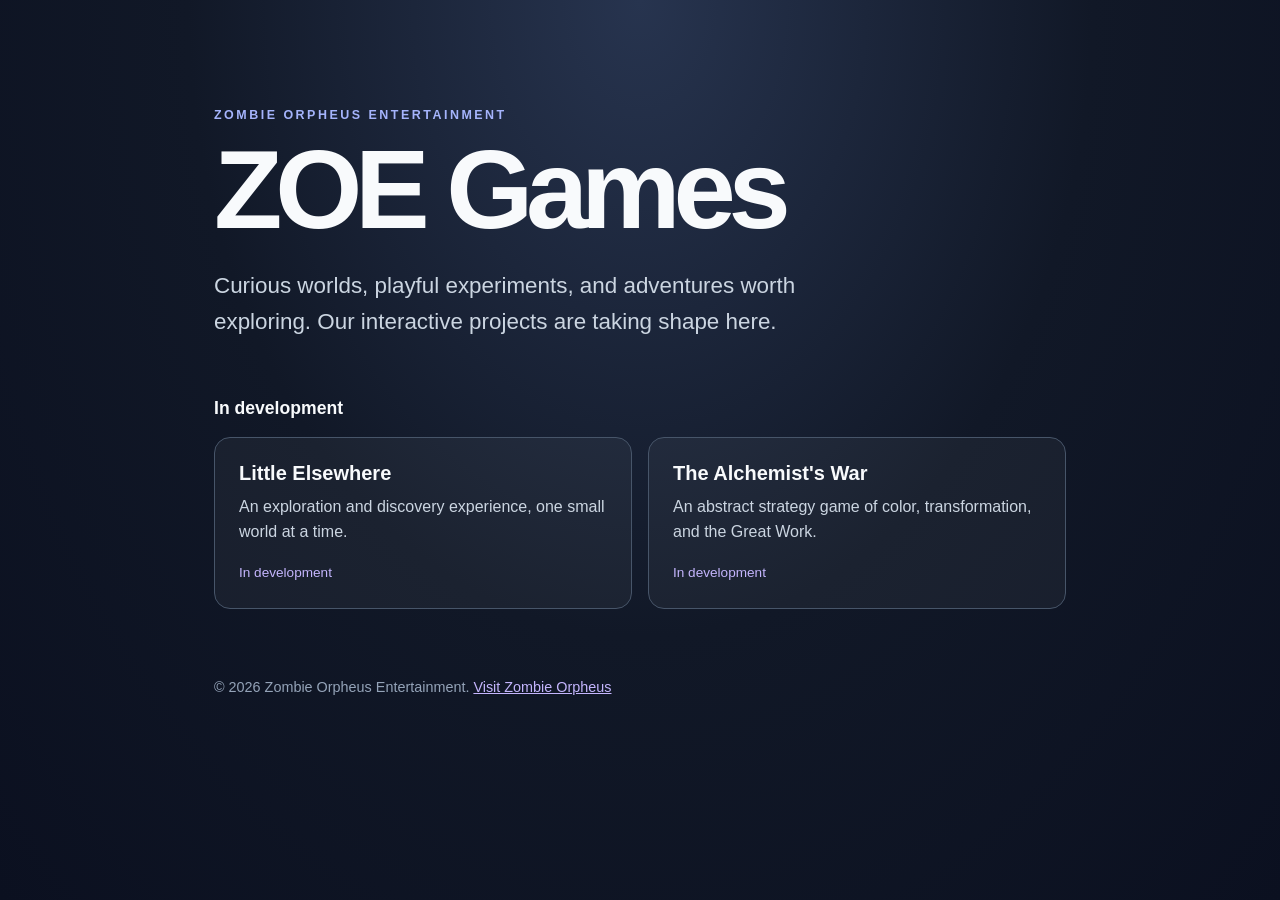
==== index.html @ 7819ba99 "Create initial ZOE Games landing page" ====
<!doctype html>
<html lang="en">
<head>
  <meta charset="utf-8">
  <meta name="viewport" content="width=device-width, initial-scale=1, viewport-fit=cover">
  <meta name="theme-color" content="#111827">
  <meta name="description" content="ZOE Games: a home for interactive worlds and game experiments from Zombie Orpheus Entertainment.">
  <title>ZOE Games | Worlds Worth Exploring</title>
  <style>
    :root { color-scheme: dark; font-family: -apple-system, BlinkMacSystemFont, "Segoe UI", sans-serif; }
    * { box-sizing: border-box; }
    body { margin: 0; min-height: 100svh; background: radial-gradient(ellipse at 50% 0%, #27344f 0%, #111827 50%, #0b1020 100%); color: #f8fafc; }
    main { max-width: 900px; margin: auto; padding: max(72px, 12vh) 24px 72px; }
    .eyebrow { color: #a5b4fc; letter-spacing: .2em; font-size: .78rem; font-weight: 700; text-transform: uppercase; }
    h1 { font-size: clamp(3.5rem, 11vw, 7rem); letter-spacing: -.065em; margin: 12px 0 14px; line-height: 1; }
    .intro { max-width: 610px; font-size: clamp(1.1rem, 3vw, 1.4rem); line-height: 1.6; color: #cbd5e1; }
    h2 { font-size: 1.1rem; margin: 58px 0 18px; }
    .grid { display: grid; grid-template-columns: repeat(auto-fit, minmax(min(100%, 250px), 1fr)); gap: 16px; }
    .card { border: 1px solid #475569; background: #ffffff0b; border-radius: 16px; padding: 24px; min-height: 172px; }
    .card h3 { margin: 0 0 10px; font-size: 1.25rem; }
    .card p { margin: 0; color: #cbd5e1; line-height: 1.55; }
    .status { display: inline-block; margin-top: 20px; color: #c4b5fd; font-size: .85rem; }
    footer { margin-top: 70px; color: #94a3b8; font-size: .9rem; }
    a { color: #c4b5fd; }
  </style>
</head>
<body>
  <main>
    <div class="eyebrow">Zombie Orpheus Entertainment</div>
    <h1>ZOE Games</h1>
    <p class="intro">Curious worlds, playful experiments, and adventures worth exploring. Our interactive projects are taking shape here.</p>
    <h2>In development</h2>
    <section class="grid" aria-label="Projects">
      <article class="card">
        <h3>Little Elsewhere</h3>
        <p>An exploration and discovery experience, one small world at a time.</p>
        <span class="status">In development</span>
      </article>
      <article class="card">
        <h3>The Alchemist's War</h3>
        <p>An abstract strategy game of color, transformation, and the Great Work.</p>
        <span class="status">In development</span>
      </article>
    </section>
    <footer>© <span id="year">2026</span> Zombie Orpheus Entertainment. <a href="https://www.zombieorpheus.com/">Visit Zombie Orpheus</a></footer>
  </main>
  <script>document.getElementById('year').textContent = new Date().getFullYear();</script>
</body>
</html>
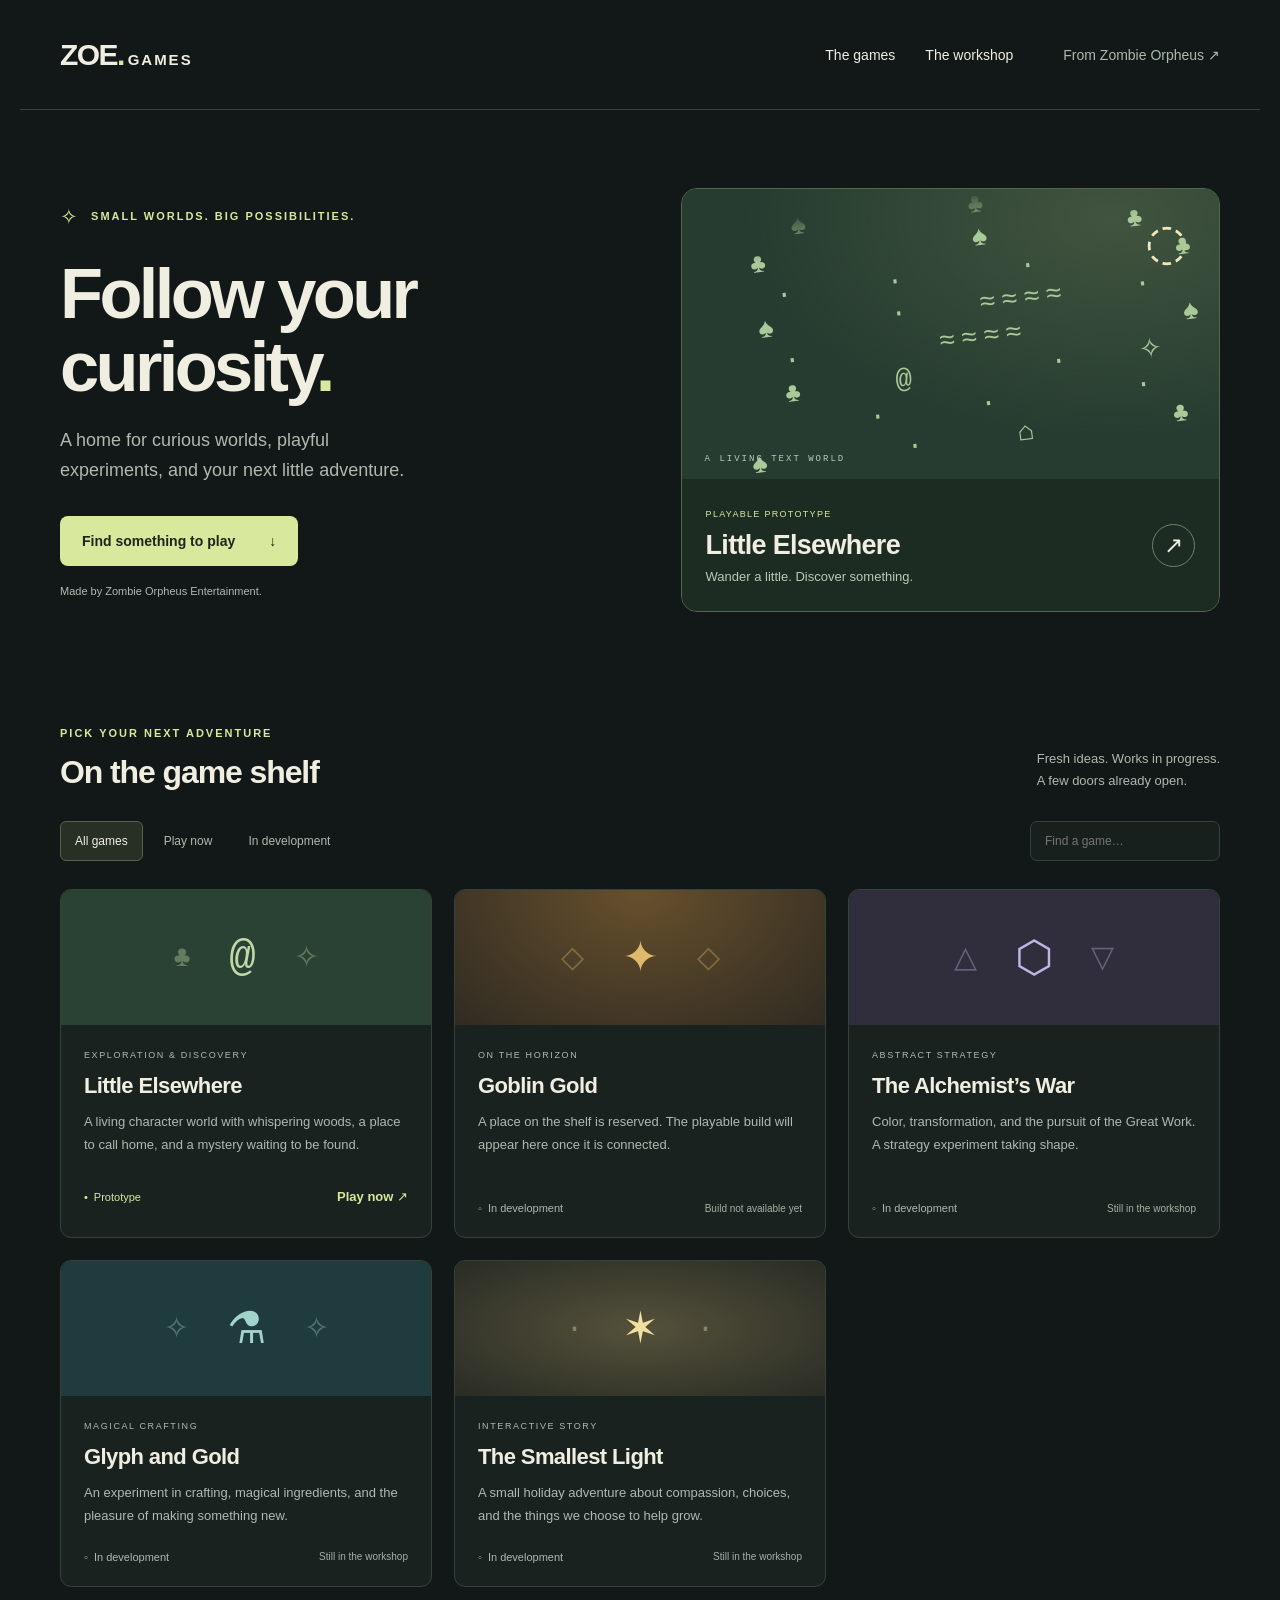
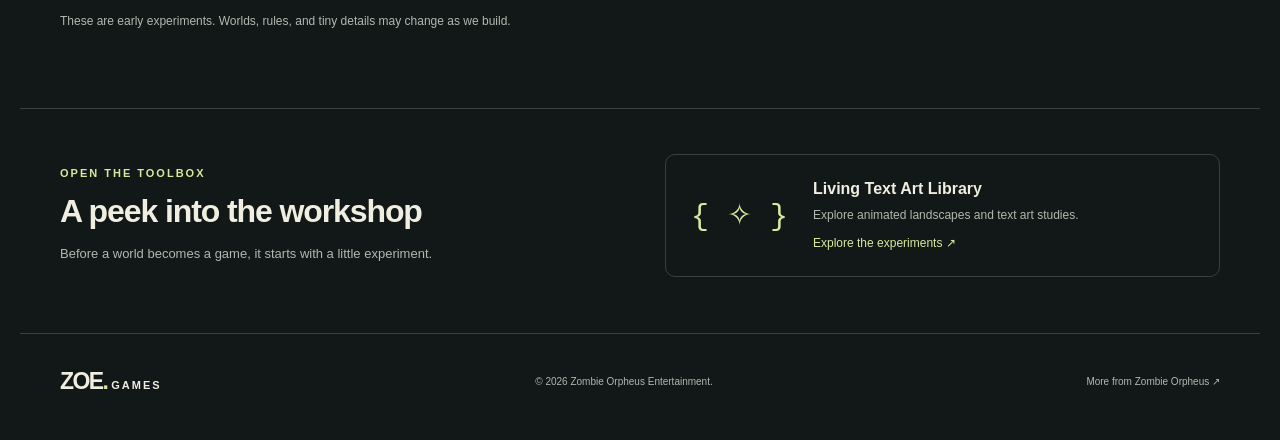
==== commit 39e24949: "Build playable game hub with production and staging deployment" ====
--- a/index.html
+++ b/index.html
@@ -1,49 +1,41 @@
 <!doctype html>
 <html lang="en">
 <head>
-  <meta charset="utf-8">
-  <meta name="viewport" content="width=device-width, initial-scale=1, viewport-fit=cover">
-  <meta name="theme-color" content="#111827">
-  <meta name="description" content="ZOE Games: a home for interactive worlds and game experiments from Zombie Orpheus Entertainment.">
-  <title>ZOE Games | Worlds Worth Exploring</title>
-  <style>
-    :root { color-scheme: dark; font-family: -apple-system, BlinkMacSystemFont, "Segoe UI", sans-serif; }
-    * { box-sizing: border-box; }
-    body { margin: 0; min-height: 100svh; background: radial-gradient(ellipse at 50% 0%, #27344f 0%, #111827 50%, #0b1020 100%); color: #f8fafc; }
-    main { max-width: 900px; margin: auto; padding: max(72px, 12vh) 24px 72px; }
-    .eyebrow { color: #a5b4fc; letter-spacing: .2em; font-size: .78rem; font-weight: 700; text-transform: uppercase; }
-    h1 { font-size: clamp(3.5rem, 11vw, 7rem); letter-spacing: -.065em; margin: 12px 0 14px; line-height: 1; }
-    .intro { max-width: 610px; font-size: clamp(1.1rem, 3vw, 1.4rem); line-height: 1.6; color: #cbd5e1; }
-    h2 { font-size: 1.1rem; margin: 58px 0 18px; }
-    .grid { display: grid; grid-template-columns: repeat(auto-fit, minmax(min(100%, 250px), 1fr)); gap: 16px; }
-    .card { border: 1px solid #475569; background: #ffffff0b; border-radius: 16px; padding: 24px; min-height: 172px; }
-    .card h3 { margin: 0 0 10px; font-size: 1.25rem; }
-    .card p { margin: 0; color: #cbd5e1; line-height: 1.55; }
-    .status { display: inline-block; margin-top: 20px; color: #c4b5fd; font-size: .85rem; }
-    footer { margin-top: 70px; color: #94a3b8; font-size: .9rem; }
-    a { color: #c4b5fd; }
-  </style>
+<meta charset="utf-8"><meta name="viewport" content="width=device-width,initial-scale=1,viewport-fit=cover">
+<meta name="theme-color" content="#111817"><meta name="description" content="Play small adventures and explore new worlds from Zombie Orpheus Entertainment. Discover the latest ZOE Games prototypes.">
+<title>ZOE Games | A little curiosity. A new adventure.</title>
+<link rel="icon" href="assets/icon.svg" type="image/svg+xml"><link rel="stylesheet" href="assets/site.css">
+<script src="assets/site.js" defer></script>
 </head>
 <body>
-  <main>
-    <div class="eyebrow">Zombie Orpheus Entertainment</div>
-    <h1>ZOE Games</h1>
-    <p class="intro">Curious worlds, playful experiments, and adventures worth exploring. Our interactive projects are taking shape here.</p>
-    <h2>In development</h2>
-    <section class="grid" aria-label="Projects">
-      <article class="card">
-        <h3>Little Elsewhere</h3>
-        <p>An exploration and discovery experience, one small world at a time.</p>
-        <span class="status">In development</span>
-      </article>
-      <article class="card">
-        <h3>The Alchemist's War</h3>
-        <p>An abstract strategy game of color, transformation, and the Great Work.</p>
-        <span class="status">In development</span>
-      </article>
-    </section>
-    <footer>© <span id="year">2026</span> Zombie Orpheus Entertainment. <a href="https://www.zombieorpheus.com/">Visit Zombie Orpheus</a></footer>
-  </main>
-  <script>document.getElementById('year').textContent = new Date().getFullYear();</script>
-</body>
-</html>+<a class="skip" href="#games">Skip to games</a>
+<aside id="staging-banner" hidden><strong>STAGING · Test build</strong><span>Changes here have not been released to production.</span><a href="https://zoe.games/">Go to live site ↗</a></aside>
+<header class="header wrap"><a class="wordmark" href="./" aria-label="ZOE Games home">ZOE<span class="dot">.</span><span>GAMES</span></a><nav aria-label="Main"><a href="#games">The games</a><a href="#workshop">The workshop</a><a class="parent-link" href="https://www.zombieorpheus.com/">From Zombie Orpheus ↗</a></nav></header>
+<main>
+<section class="hero wrap" aria-labelledby="hero-title">
+<div class="hero-copy"><p class="eyebrow"><span class="spark">✧</span> SMALL WORLDS. BIG POSSIBILITIES.</p><h1 id="hero-title">Follow your<br>curiosity<span class="dot">.</span></h1><p class="lead">A home for curious worlds, playful experiments, and your next little adventure.</p><a class="button primary" href="#games">Find something to play <span aria-hidden="true">↓</span></a><p class="fine">Made by Zombie Orpheus Entertainment.</p></div>
+<a class="feature" href="games/little-elsewhere/" aria-label="Play Little Elsewhere prototype">
+<div class="scene" aria-hidden="true"><span class="moon">◌</span><pre class="forest">      ♠       ♣         ♠
+ ♣         ♠      ♣
+    ·    ·     ·      ♣
+ ♠     ·   ≈≈≈≈   ·
+    ·      ≈≈≈≈       ♠
+  ♣    @      ·   ✧
+     ·    ·      ·
+ ♠      ·    ⌂      ♣</pre><span class="scene-label">A LIVING TEXT WORLD</span></div>
+<div class="feature-info"><div><span class="pill">PLAYABLE PROTOTYPE</span><h2>Little Elsewhere</h2><p>Wander a little. Discover something.</p></div><span class="round-arrow" aria-hidden="true">↗</span></div>
+</a>
+</section>
+<section id="games" class="wrap shelf" aria-labelledby="shelf-title"><div class="section-top"><div><p class="eyebrow">PICK YOUR NEXT ADVENTURE</p><h2 id="shelf-title">On the game shelf</h2></div><p>Fresh ideas. Works in progress.<br>A few doors already open.</p></div>
+<div class="toolbar" hidden id="game-tools"><div class="filters" role="group" aria-label="Filter games"><button aria-pressed="true" data-filter="all">All games</button><button aria-pressed="false" data-filter="playable">Play now</button><button aria-pressed="false" data-filter="development">In development</button></div><label class="search"><span class="sr-only">Search games</span><input id="search" type="search" placeholder="Find a game…" autocomplete="off"></label></div>
+<div class="game-grid" id="game-grid">
+<article class="game-card" data-status="playable"><div class="card-art woods" aria-hidden="true"><span>♣</span><span>@</span><span>✧</span></div><div class="card-copy"><p class="category">EXPLORATION & DISCOVERY</p><h3>Little Elsewhere</h3><p>A living character world with whispering woods, a place to call home, and a mystery waiting to be found.</p><div class="card-bottom"><span class="state playable">Prototype</span><a href="games/little-elsewhere/" class="play-link">Play now <span aria-hidden="true">↗</span></a></div></div></article>
+<article class="game-card" data-status="development"><div class="card-art gold" aria-hidden="true"><span>◇</span><span>✦</span><span>◇</span></div><div class="card-copy"><p class="category">ON THE HORIZON</p><h3>Goblin Gold</h3><p>A place on the shelf is reserved. The playable build will appear here once it is connected.</p><div class="card-bottom"><span class="state">In development</span><span class="unavailable">Build not available yet</span></div></div></article>
+<article class="game-card" data-status="development"><div class="card-art alchemy" aria-hidden="true"><span>△</span><span>⬡</span><span>▽</span></div><div class="card-copy"><p class="category">ABSTRACT STRATEGY</p><h3>The Alchemist’s War</h3><p>Color, transformation, and the pursuit of the Great Work. A strategy experiment taking shape.</p><div class="card-bottom"><span class="state">In development</span><span class="unavailable">Still in the workshop</span></div></div></article>
+<article class="game-card" data-status="development"><div class="card-art glyph" aria-hidden="true"><span>✧</span><span>⚗</span><span>✧</span></div><div class="card-copy"><p class="category">MAGICAL CRAFTING</p><h3>Glyph and Gold</h3><p>An experiment in crafting, magical ingredients, and the pleasure of making something new.</p><div class="card-bottom"><span class="state">In development</span><span class="unavailable">Still in the workshop</span></div></div></article>
+<article class="game-card" data-status="development"><div class="card-art light" aria-hidden="true"><span>·</span><span>✶</span><span>·</span></div><div class="card-copy"><p class="category">INTERACTIVE STORY</p><h3>The Smallest Light</h3><p>A small holiday adventure about compassion, choices, and the things we choose to help grow.</p><div class="card-bottom"><span class="state">In development</span><span class="unavailable">Still in the workshop</span></div></div></article>
+</div><p id="no-results" hidden role="status">No games match. Try another search or filter.</p><p class="prototype-note">These are early experiments. Worlds, rules, and tiny details may change as we build.</p></section>
+<section class="workshop wrap" id="workshop" aria-labelledby="workshop-title"><div><p class="eyebrow">OPEN THE TOOLBOX</p><h2 id="workshop-title">A peek into the workshop</h2><p>Before a world becomes a game, it starts with a little experiment.</p></div><a class="lab-link" href="labs/ascii-library/"><span class="lab-symbol" aria-hidden="true">{ ✧ }</span><div><h3>Living Text Art Library</h3><p>Explore animated landscapes and text art studies.</p><span>Explore the experiments ↗</span></div></a></section>
+</main>
+<footer class="wrap"><a class="wordmark" href="./">ZOE<span class="dot">.</span><span>GAMES</span></a><p>© <span id="year">2026</span> Zombie Orpheus Entertainment.</p><a href="https://www.zombieorpheus.com/">More from Zombie Orpheus ↗</a></footer>
+</body></html>
--- a/assets/site.css
+++ b/assets/site.css
@@ -0,0 +1 @@
+:root{color-scheme:dark;--bg:#111817;--panel:#1a2220;--line:#35423c;--text:#f0eee1;--muted:#afb9af;--accent:#d8e89c;font-family:-apple-system,BlinkMacSystemFont,"Segoe UI",sans-serif;font-synthesis:none}*{box-sizing:border-box}html{scroll-behavior:smooth;scroll-padding-top:24px}body{margin:0;background:var(--bg);color:var(--text)}a{color:inherit;text-decoration:none}button,input{font:inherit}a,button,input{-webkit-tap-highlight-color:transparent}a:focus-visible,button:focus-visible,input:focus-visible{outline:3px solid var(--accent);outline-offset:5px}[hidden]{display:none!important}.wrap{max-width:1240px;margin-inline:auto;padding-inline:40px}.header{height:110px;display:flex;align-items:center;justify-content:space-between;border-bottom:1px solid var(--line)}.wordmark{font-size:30px;letter-spacing:-1.6px;font-weight:850;white-space:nowrap}.wordmark>span:last-child{font-size:15px;letter-spacing:2px;margin-left:4px}.dot{color:var(--accent)}nav{display:flex;gap:30px;font-size:14px}nav a:hover,footer>a:hover{color:var(--accent)}nav .parent-link{color:var(--muted);margin-left:20px}.hero{display:grid;grid-template-columns:1.03fr 1fr;gap:65px;align-items:center;padding-block:78px 92px}.eyebrow{font-size:11px;font-weight:700;letter-spacing:2px;color:var(--accent);line-height:1.6}.spark{font-size:21px;vertical-align:middle;margin-right:6px}h1{font-size:clamp(46px,5.5vw,74px);letter-spacing:-3.6px;line-height:1.04;font-weight:650;margin:23px 0}p{line-height:1.65}.lead{font-size:18px;max-width:370px;color:var(--muted);margin-bottom:30px}.button{display:inline-flex;align-items:center;justify-content:space-between;gap:34px;border-radius:8px;padding:17px 22px;font-weight:650;font-size:14px}.primary{background:var(--accent);color:#1b261b}.primary:hover{background:#eaf5c3}.fine{font-size:11px;color:var(--muted);margin-top:16px}.feature{border:1px solid #52674e;border-radius:16px;overflow:hidden;display:block;background:#213126;transition:transform .2s,border-color .2s}.feature:hover{transform:translateY(-4px);border-color:var(--accent)}.scene{height:290px;position:relative;overflow:hidden;background:radial-gradient(ellipse at 80% 10%,#57694b88,transparent 60%),#263c30}.forest{position:absolute;inset:24px 0 0;margin:0;text-align:center;font:24px/1.2 monospace;color:#a9c999;letter-spacing:5px;transform:rotate(-7deg) scale(1.15);mask-image:linear-gradient(transparent,#000 15%,#000 85%,transparent)}.moon{position:absolute;top:24px;right:30px;color:#f1e8b8;font:50px monospace}.scene-label{position:absolute;left:23px;bottom:15px;font:9px monospace;letter-spacing:2px;color:#b8cbb3}.feature-info{padding:24px;display:flex;justify-content:space-between;align-items:center;background:#1d2c23}.pill{font-size:9px;letter-spacing:1.3px;color:var(--accent)}.feature h2{font-size:27px;letter-spacing:-.7px;margin:9px 0 5px}.feature p{font-size:13px;color:#b8cbb3;margin:0}.round-arrow{width:43px;height:43px;border:1px solid #718168;display:grid;place-items:center;border-radius:50%;font-size:23px}.shelf{padding-block:10px 64px}.section-top{display:flex;justify-content:space-between;align-items:end;margin-bottom:30px}.section-top h2,.workshop h2{font-size:32px;letter-spacing:-1.1px;margin:8px 0 0;font-weight:600}.section-top>p{font-size:13px;color:var(--muted);margin:0}.toolbar{display:flex;justify-content:space-between;gap:16px;margin-bottom:28px}.filters{display:flex;gap:6px;flex-wrap:wrap}.filters button{background:transparent;color:var(--muted);border:1px solid transparent;border-radius:6px;padding:10px 14px;cursor:pointer;font-size:12px}.filters button[aria-pressed=true]{color:var(--text);border-color:#56604e;background:#283025}.filters button:hover{color:var(--accent)}input{border:1px solid var(--line);border-radius:7px;padding:10px 14px;background:#18201d;color:var(--text);font-size:12px;width:190px;min-height:40px}.game-grid{display:grid;grid-template-columns:repeat(3,minmax(0,1fr));gap:22px}.game-card{background:var(--panel);border:1px solid var(--line);border-radius:11px;overflow:hidden;display:flex;flex-direction:column}.card-art{height:135px;display:flex;gap:38px;align-items:center;justify-content:center;font:44px monospace;overflow:hidden}.card-art span:first-child,.card-art span:last-child{opacity:.38;font-size:30px}.woods{background:#294233;color:#c2d8a8}.gold{background:radial-gradient(ellipse at top,#67502c,#302b22);color:#dfb96c}.alchemy{background:#302e3c;color:#bfb4e3}.glyph{background:#203b3d;color:#a1d4ca}.light{background:radial-gradient(ellipse,#55513a,#292c25);color:#f1e0a2}.card-copy{padding:23px;display:flex;flex-direction:column;flex:1}.category{font-size:9px;letter-spacing:1.6px;color:var(--muted);margin:0 0 10px}.card-copy h3{font-size:22px;letter-spacing:-.6px;margin:0}.card-copy>p:not(.category){color:var(--muted);font-size:13px;line-height:1.75;margin:12px 0 23px}.card-bottom{margin-top:auto;display:flex;align-items:center;justify-content:space-between;gap:8px;font-size:11px}.state{color:var(--muted);white-space:nowrap}.state:before{content:'◦';margin-right:6px}.playable{color:var(--accent)}.playable:before{content:'•'}.play-link{color:var(--accent);padding-block:10px;font-size:13px;font-weight:650}.play-link:hover{text-decoration:underline}.unavailable{color:#a8afa5;font-size:10px}.prototype-note{font-size:12px;color:var(--muted);margin-top:25px}.workshop{padding-block:45px 55px;border-top:1px solid var(--line);display:grid;grid-template-columns:1fr 1fr;gap:50px;align-items:center}.workshop>div>p:last-child{font-size:13px;color:var(--muted)}.lab-link{display:flex;gap:25px;align-items:center;border:1px solid var(--line);border-radius:10px;padding:25px}.lab-link:hover{border-color:var(--accent)}.lab-symbol{font:30px monospace;color:var(--accent);white-space:nowrap}.lab-link h3{font-size:16px;margin:0}.lab-link p{font-size:12px;color:var(--muted);margin:8px 0}.lab-link div>span{font-size:12px;color:var(--accent)}footer{border-top:1px solid var(--line);display:flex;justify-content:space-between;gap:20px;align-items:center;padding-block:30px 40px}footer .wordmark{font-size:23px}footer .wordmark>span:last-child{font-size:11px}footer p,footer>a:last-child{font-size:10px;color:var(--muted)}#staging-banner{background:#e9c97b;color:#241d10;padding:13px 30px;display:flex;justify-content:center;gap:25px;flex-wrap:wrap;font-size:12px}#staging-banner a{text-decoration:underline}.sr-only,.skip:not(:focus){position:absolute;width:1px;height:1px;padding:0;margin:-1px;overflow:hidden;clip:rect(0,0,0,0);white-space:nowrap}.skip:focus{display:block;padding:15px;background:var(--accent);color:var(--bg)}@media(max-width:1000px){.hero{gap:35px}.wrap{padding-inline:28px}nav .parent-link{display:none}.game-grid{grid-template-columns:repeat(2,minmax(0,1fr))}.workshop{gap:25px}.lab-symbol{display:none}h1{letter-spacing:-2.4px}}@media(max-width:650px){.wrap{padding-inline:20px}.header{height:85px}.wordmark{font-size:26px}.wordmark>span:last-child{font-size:11px}nav{gap:16px;font-size:12px}.hero{grid-template-columns:1fr;gap:30px;padding-block:40px 55px}h1{font-size:55px}.lead{font-size:17px}.hero-copy .eyebrow{font-size:9px}.scene{height:235px}.feature-info{padding:20px}.forest{font-size:23px}.section-top{align-items:start;gap:20px}.section-top h2,.workshop h2{font-size:27px}.section-top>p{display:none}.toolbar{flex-direction:column}.search input{width:100%}.filters button{padding:10px 12px}.game-grid{grid-template-columns:1fr}.card-art{height:140px}.workshop{grid-template-columns:1fr;gap:20px}footer{flex-wrap:wrap;align-items:start}footer p{width:100%;order:3;margin:0}footer>a:last-child{max-width:120px;line-height:1.6}.shelf{padding-bottom:35px}}@media(prefers-reduced-motion:reduce){html{scroll-behavior:auto}.feature{transition:none}}
